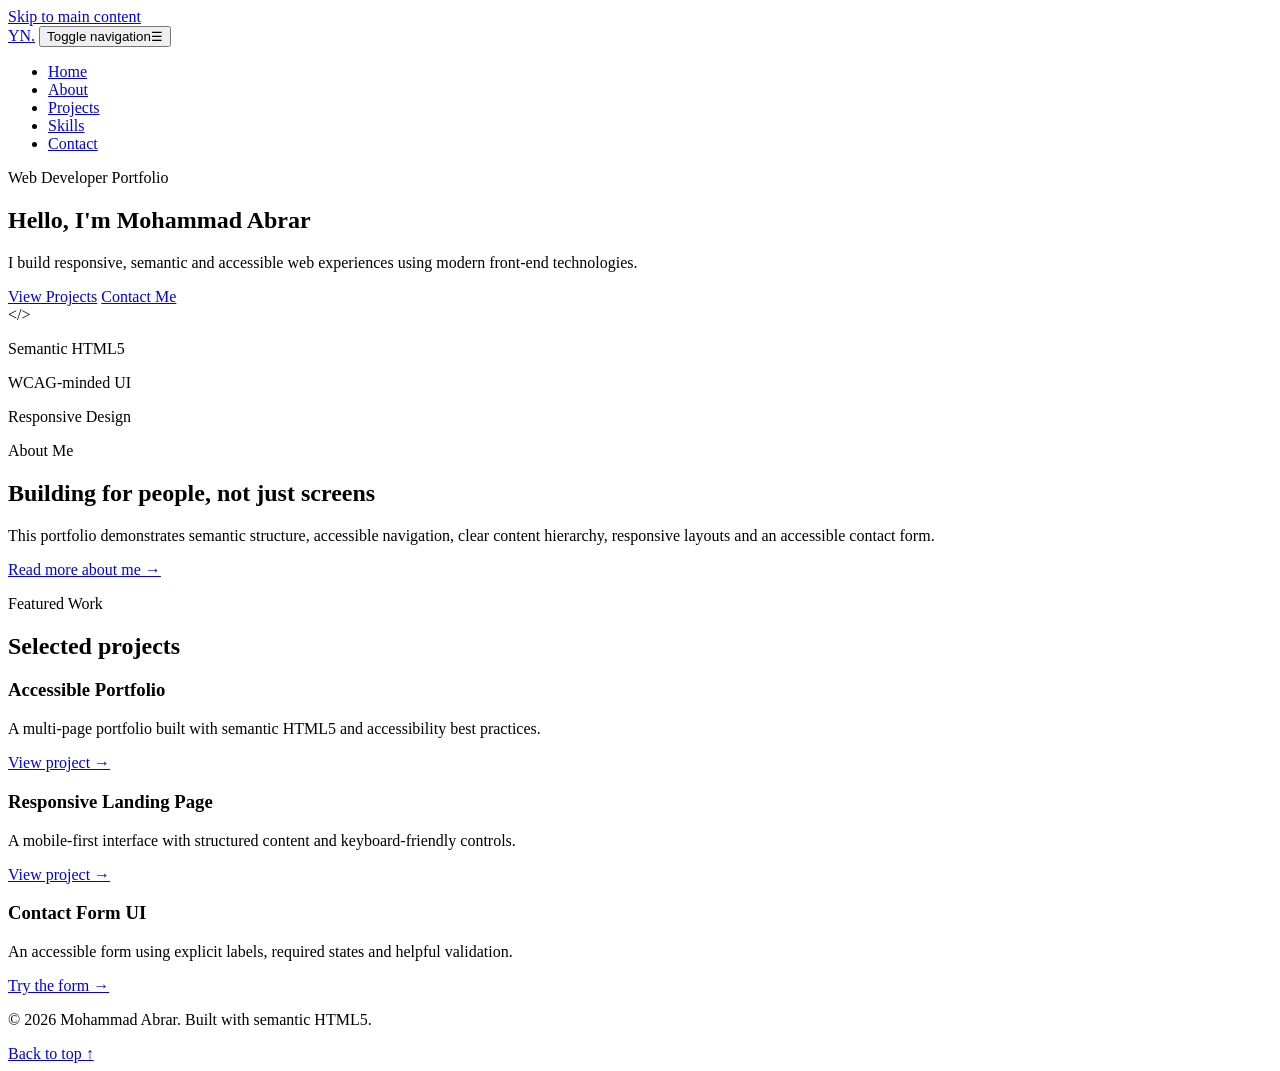
==== index.html @ 7bc0a943 "Add files via upload" ====
<!doctype html>
<html lang="en">
<head>
  <meta charset="utf-8">
  <meta name="viewport" content="width=device-width, initial-scale=1">
  <title>Mohammad Abrar | Accessible Web Developer Portfolio</title>
  <meta name="description" content="Personal portfolio of Mohammad Abrar, featuring accessible, semantic and responsive web development projects.">
  <meta name="keywords" content="web developer, HTML5, CSS3, JavaScript, accessibility, portfolio">
  <meta name="author" content="Mohammad Abrar">
  <meta name="robots" content="index, follow">
  <link rel="canonical" href="https://example.com/">
  <link rel="stylesheet" href="css/style.css">
</head>
<body>
  <a class="skip-link" href="#main-content">Skip to main content</a>

  <header class="site-header">
    <nav class="navbar" aria-label="Primary navigation">
      <a class="brand" href="index.html" aria-label="Mohammad Abrar home">YN<span>.</span></a>
      <button class="nav-toggle" type="button" aria-expanded="false" aria-controls="primary-menu">
        <span class="sr-only">Toggle navigation</span>☰
      </button>
      <ul id="primary-menu" class="nav-menu">
        <li><a aria-current="page" href="index.html">Home</a></li>
        <li><a href="about.html">About</a></li>
        <li><a href="projects.html">Projects</a></li>
        <li><a href="skills.html">Skills</a></li>
        <li><a href="contact.html">Contact</a></li>
      </ul>
    </nav>
  </header>

  <main id="main-content">
    <section class="hero" aria-labelledby="hero-title">
      <div>
        <p class="eyebrow">Web Developer Portfolio</p>
        <h1 id="hero-title">Hello, I'm <span>Mohammad Abrar</span></h1>
        <p class="lead">I build responsive, semantic and accessible web experiences using modern front-end technologies.</p>
        <div class="actions">
          <a class="button" href="projects.html">View Projects</a>
          <a class="button button-outline" href="contact.html">Contact Me</a>
        </div>
      </div>
      <div class="hero-card" aria-label="Accessibility-focused portfolio">
        <div class="code-symbol" aria-hidden="true">&lt;/&gt;</div>
        <p>Semantic HTML5</p>
        <p>WCAG-minded UI</p>
        <p>Responsive Design</p>
      </div>
    </section>

    <section class="section" aria-labelledby="about-preview">
      <p class="eyebrow">About Me</p>
      <h2 id="about-preview">Building for people, not just screens</h2>
      <p class="section-intro">This portfolio demonstrates semantic structure, accessible navigation, clear content hierarchy, responsive layouts and an accessible contact form.</p>
      <a class="text-link" href="about.html">Read more about me →</a>
    </section>

    <section class="section section-alt" aria-labelledby="featured-title">
      <p class="eyebrow">Featured Work</p>
      <h2 id="featured-title">Selected projects</h2>
      <div class="card-grid">
        <article class="card">
          <h3>Accessible Portfolio</h3>
          <p>A multi-page portfolio built with semantic HTML5 and accessibility best practices.</p>
          <a href="projects.html">View project →</a>
        </article>
        <article class="card">
          <h3>Responsive Landing Page</h3>
          <p>A mobile-first interface with structured content and keyboard-friendly controls.</p>
          <a href="projects.html">View project →</a>
        </article>
        <article class="card">
          <h3>Contact Form UI</h3>
          <p>An accessible form using explicit labels, required states and helpful validation.</p>
          <a href="contact.html">Try the form →</a>
        </article>
      </div>
    </section>
  </main>

  <footer class="site-footer">
    <p>&copy; 2026 Mohammad Abrar. Built with semantic HTML5.</p>
    <a href="#main-content">Back to top ↑</a>
  </footer>
  <script src="js/script.js"></script>
</body>
</html>
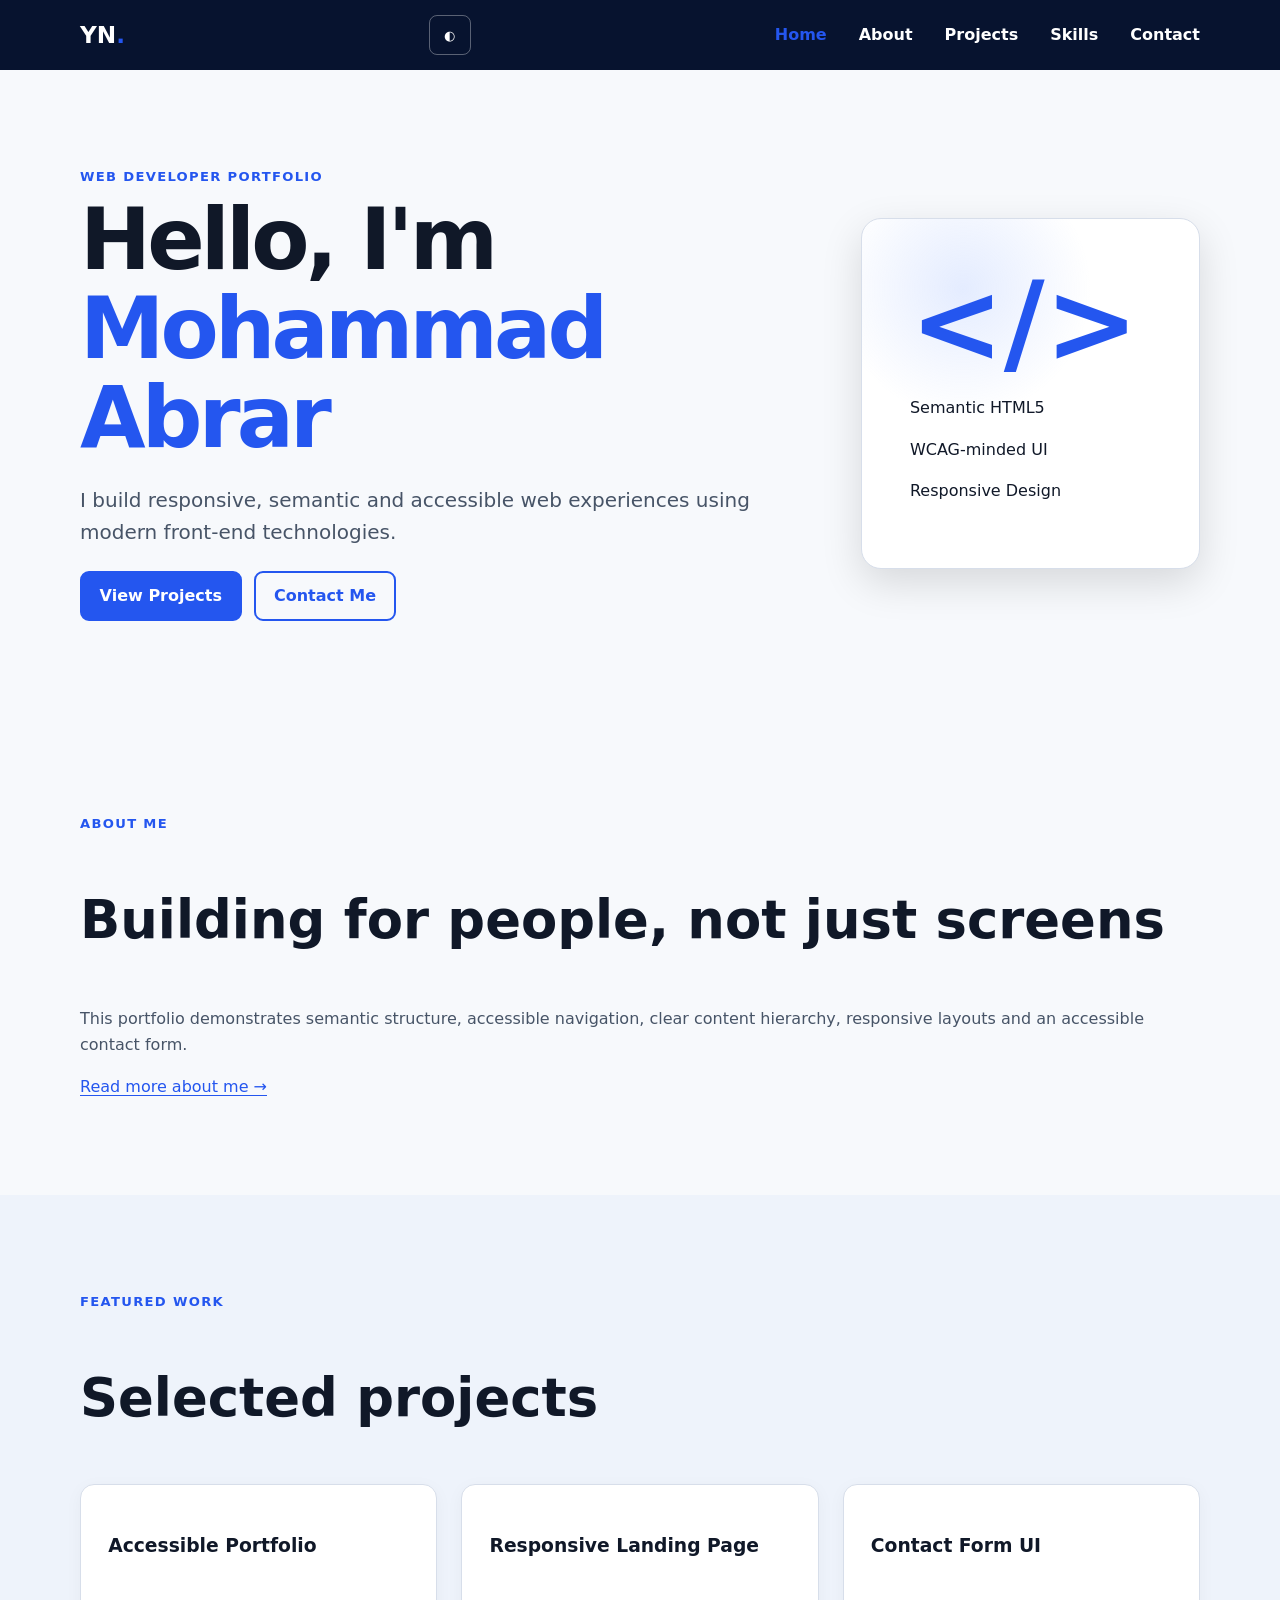
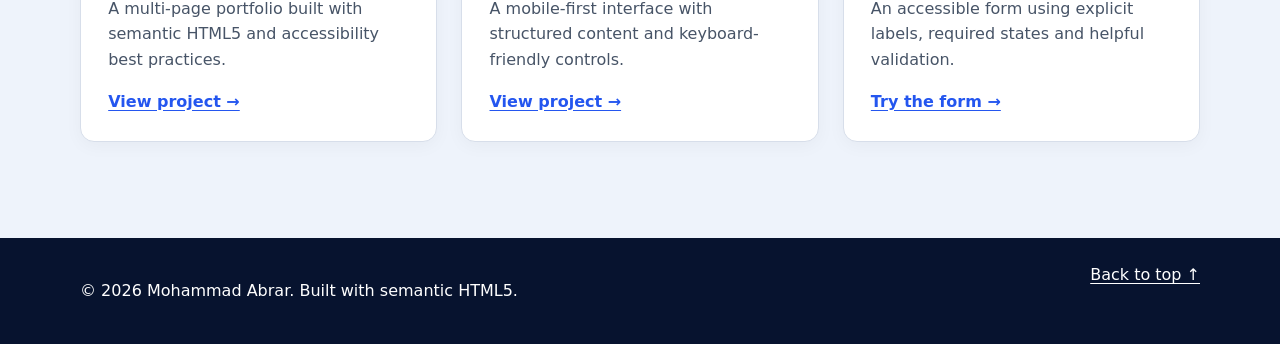
==== commit 8ca9bc9f: "Add files via upload" ====
--- a/index.html
+++ b/index.html
@@ -9,7 +9,7 @@
   <meta name="author" content="Mohammad Abrar">
   <meta name="robots" content="index, follow">
   <link rel="canonical" href="https://example.com/">
-  <link rel="stylesheet" href="css/style.css">
+  <link rel="stylesheet" href="style.css">
 </head>
 <body>
   <a class="skip-link" href="#main-content">Skip to main content</a>
@@ -17,6 +17,7 @@
   <header class="site-header">
     <nav class="navbar" aria-label="Primary navigation">
       <a class="brand" href="index.html" aria-label="Mohammad Abrar home">YN<span>.</span></a>
+      <button class="theme-toggle" type="button" aria-pressed="false" aria-label="Switch to dark mode">◐</button>
       <button class="nav-toggle" type="button" aria-expanded="false" aria-controls="primary-menu">
         <span class="sr-only">Toggle navigation</span>☰
       </button>
@@ -83,6 +84,6 @@
     <p>&copy; 2026 Mohammad Abrar. Built with semantic HTML5.</p>
     <a href="#main-content">Back to top ↑</a>
   </footer>
-  <script src="js/script.js"></script>
+  <script src="script.js"></script>
 </body>
 </html>
--- a/style.css
+++ b/style.css
@@ -0,0 +1,8 @@
+/* Advanced CSS3: Grid + Flexbox + mobile-first + theme variables */
+:root{color-scheme:light;--bg:#f7f9fc;--surface:#fff;--surface2:#eef3fb;--text:#101828;--muted:#475467;--primary:#2456ef;--border:#d7deea;--header:#07132f;--radius:14px;--max:1120px;--gap:clamp(1rem,2vw,1.5rem);--section:clamp(3.5rem,8vw,6rem)}
+[data-theme=dark]{color-scheme:dark;--bg:#080d18;--surface:#101827;--surface2:#151f31;--text:#f4f7fb;--muted:#b7c0cf;--primary:#78a0ff;--border:#2b3850;--header:#030711}
+*{box-sizing:border-box}html{scroll-behavior:smooth}body{margin:0;min-width:320px;background:var(--bg);color:var(--text);font-family:system-ui,-apple-system,"Segoe UI",sans-serif;line-height:1.6;transition:background .2s,color .2s}a{color:var(--primary);text-underline-offset:.2em}a:focus-visible,button:focus-visible,input:focus-visible,textarea:focus-visible{outline:3px solid #f59e0b;outline-offset:3px}.skip-link{position:absolute;left:-9999px;top:.5rem;z-index:1000;padding:.7rem 1rem;background:var(--header);color:#fff;border-radius:8px}.skip-link:focus{left:.5rem}.site-header{position:sticky;top:0;z-index:100;background:var(--header);backdrop-filter:blur(12px)}.navbar{width:min(100% - 2rem,var(--max));min-height:70px;margin:auto;display:flex;align-items:center;gap:1rem}.brand{color:#fff;font-size:1.45rem;font-weight:850;text-decoration:none}.brand span{color:var(--primary)}.nav-menu{list-style:none;display:flex;align-items:center;gap:clamp(1rem,2.5vw,2rem);margin:0 0 0 auto;padding:0}.nav-menu a{color:#fff;text-decoration:none;font-weight:650}.nav-menu a:hover,.nav-menu a[aria-current=page]{color:var(--primary)}.nav-toggle,.theme-toggle{border:1px solid #ffffff55;border-radius:8px;background:transparent;color:#fff;cursor:pointer;min-width:42px;min-height:40px}.theme-toggle{margin-left:auto}.nav-toggle{display:none}
+.hero{width:min(100% - 2rem,var(--max));margin:auto;padding-block:var(--section);display:grid;grid-template-columns:1.35fr .65fr;gap:clamp(2rem,6vw,5rem);align-items:center}.eyebrow{margin:0 0 .5rem;color:var(--primary);font-size:.82rem;font-weight:800;letter-spacing:.1em;text-transform:uppercase}.hero h1,.page-header h1{margin:0;line-height:1.05;letter-spacing:-.045em;font-size:clamp(2.6rem,7vw,5.3rem)}.hero h1 span{color:var(--primary)}.lead{max-width:680px;margin-block:1.4rem;color:var(--muted);font-size:clamp(1.05rem,2vw,1.25rem)}.actions{display:flex;flex-wrap:wrap;gap:.8rem}.button{display:inline-flex;align-items:center;justify-content:center;min-height:44px;padding:.65rem 1.1rem;border:2px solid var(--primary);border-radius:9px;background:var(--primary);color:#fff;font-weight:750;text-decoration:none;cursor:pointer}.button-outline{background:transparent;color:var(--primary)}.hero-card{padding:clamp(2rem,5vw,3rem);border:1px solid var(--border);border-radius:20px;background:radial-gradient(circle at 30% 20%,#78a0ff33,transparent 35%),var(--surface);box-shadow:0 14px 40px #0002}.code-symbol{font-size:clamp(4rem,10vw,7rem);color:var(--primary);font-weight:900;line-height:1}.section{width:min(100% - 2rem,var(--max));margin:auto;padding-block:var(--section)}.section-alt{width:100%;padding-inline:max(1rem,calc((100% - var(--max))/2));background:var(--surface2)}.section h2,.page-header h1{font-size:clamp(2rem,5vw,3.3rem)}.section-intro,.page-header p:last-child{color:var(--muted)}.card-grid{display:grid;grid-template-columns:repeat(3,minmax(0,1fr));gap:var(--gap)}.card,.skill,.info-panel,.contact-form{border:1px solid var(--border);border-radius:var(--radius);background:var(--surface);box-shadow:0 4px 18px #0000000a}.card{min-height:100%;padding:clamp(1.25rem,3vw,1.7rem);display:flex;flex-direction:column}.card p,.skill p{color:var(--muted)}.card a{margin-top:auto;font-weight:750}.project-icon{color:var(--primary);font-size:2rem;font-weight:900}.tag-list{display:flex;flex-wrap:wrap;gap:.45rem;list-style:none;padding:0}.tag-list li{padding:.25rem .65rem;border-radius:999px;background:var(--surface2);font-size:.82rem;font-weight:650}.page-header{padding:var(--section) 1rem;text-align:center;background:var(--surface2)}.page-header p:last-child{max-width:720px;margin:1rem auto 0}.two-column{display:grid;grid-template-columns:repeat(2,minmax(0,1fr));gap:clamp(2rem,6vw,5rem);align-items:start}.info-panel,.contact-form{padding:clamp(1.3rem,4vw,2rem)}.skills-grid{display:grid;grid-template-columns:repeat(2,minmax(0,1fr));gap:var(--gap)}.form-group{margin-bottom:1.1rem}.form-group label{display:block;margin-bottom:.4rem;font-weight:750}.form-group input,.form-group textarea{width:100%;padding:.75rem .85rem;border:2px solid var(--border);border-radius:8px;background:var(--bg);color:var(--text)}.site-footer{padding:1.5rem max(1rem,calc((100% - var(--max))/2));display:flex;justify-content:space-between;gap:1rem;flex-wrap:wrap;background:var(--header);color:#fff}.site-footer a{color:#fff}.sr-only{position:absolute;width:1px;height:1px;padding:0;margin:-1px;overflow:hidden;clip:rect(0,0,0,0);white-space:nowrap;border:0}
+@media(max-width:760px){.navbar{position:relative}.nav-toggle{display:block}.nav-menu{position:absolute;inset:70px 0 auto;display:none;flex-direction:column;align-items:stretch;gap:0;padding:.8rem 1rem 1rem;background:var(--header)}.nav-menu.open{display:flex}.nav-menu li{padding:.55rem 0}.hero,.two-column,.card-grid,.skills-grid{grid-template-columns:1fr}.hero{padding-block:4rem}.hero-card{order:-1}}
+@media(min-width:761px) and (max-width:1050px){.card-grid{grid-template-columns:repeat(2,minmax(0,1fr))}}
+@media(prefers-reduced-motion:reduce){html{scroll-behavior:auto}*{transition-duration:.01ms!important}}
